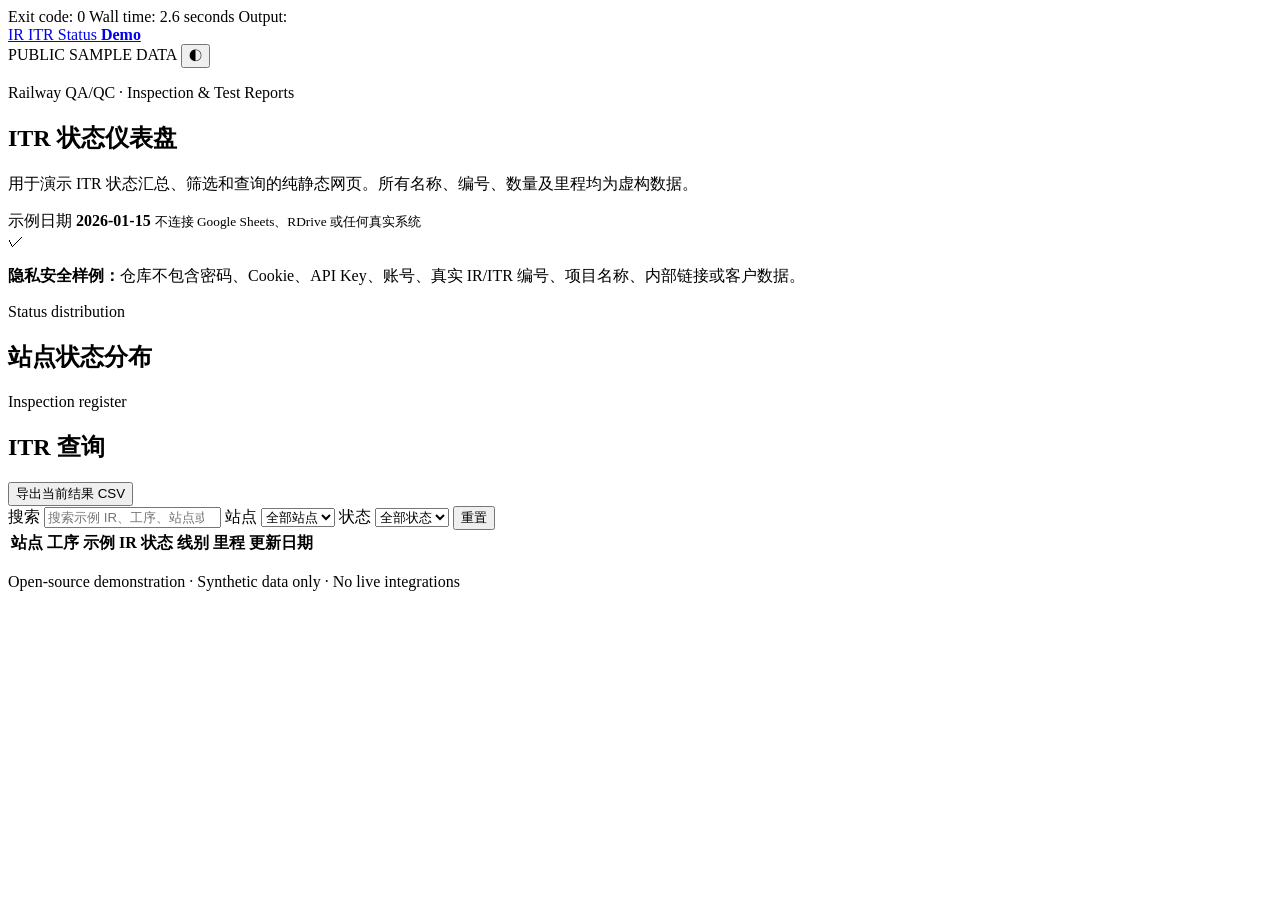
==== index.html @ c650d08d "Add index.html" ====
Exit code: 0
Wall time: 2.6 seconds
Output:
<!doctype html>
<html lang="zh-CN">
<head>
  <meta charset="utf-8">
  <meta name="viewport" content="width=device-width, initial-scale=1">
  <meta name="description" content="A privacy-safe, static demonstration dashboard for railway ITR status reporting.">
  <title>ITR Status Dashboard · Public Demo</title>
  <link rel="stylesheet" href="styles.css">
</head>
<body>
  <header class="topbar">
    <a class="brand" href="#">
      <span class="brand-mark" aria-hidden="true">IR</span>
      <span>ITR Status <strong>Demo</strong></span>
    </a>
    <div class="top-actions">
      <span class="demo-badge">PUBLIC SAMPLE DATA</span>
      <button class="icon-button" id="themeToggle" type="button" aria-label="切换主题">◐</button>
    </div>
  </header>

  <main>
    <section class="hero">
      <div>
        <p class="eyebrow">Railway QA/QC · Inspection & Test Reports</p>
        <h1>ITR 状态仪表盘</h1>
        <p class="hero-copy">用于演示 ITR 状态汇总、筛选和查询的纯静态网页。所有名称、编号、数量及里程均为虚构数据。</p>
      </div>
      <div class="hero-meta">
        <span>示例日期</span>
        <strong>2026-01-15</strong>
        <small>不连接 Google Sheets、RDrive 或任何真实系统</small>
      </div>
    </section>

    <section class="notice" aria-label="隐私说明">
      <span aria-hidden="true">✓</span>
      <p><strong>隐私安全样例：</strong>仓库不包含密码、Cookie、API Key、账号、真实 IR/ITR 编号、项目名称、内部链接或客户数据。</p>
    </section>

    <section class="kpis" id="kpis" aria-label="状态汇总"></section>

    <section class="panel">
      <div class="panel-head">
        <div>
          <p class="section-kicker">Status distribution</p>
          <h2>站点状态分布</h2>
        </div>
        <span class="muted" id="visibleCount"></span>
      </div>
      <div class="site-grid" id="siteGrid"></div>
    </section>

    <section class="panel">
      <div class="panel-head filters-head">
        <div>
          <p class="section-kicker">Inspection register</p>
          <h2>ITR 查询</h2>
        </div>
        <button class="export-button" id="exportCsv" type="button">导出当前结果 CSV</button>
      </div>

      <div class="filters">
        <label class="search">
          <span class="sr-only">搜索</span>
          <input id="searchInput" type="search" placeholder="搜索示例 IR、工序、站点或里程…">
        </label>
        <label>
          <span class="sr-only">站点</span>
          <select id="siteFilter">
            <option value="">全部站点</option>
          </select>
        </label>
        <label>
          <span class="sr-only">状态</span>
          <select id="statusFilter">
            <option value="">全部状态</option>
          </select>
        </label>
        <button class="reset-button" id="resetFilters" type="button">重置</button>
      </div>

      <div class="table-wrap">
        <table>
          <thead>
            <tr>
              <th>站点</th>
              <th>工序</th>
              <th>示例 IR</th>
              <th>状态</th>
              <th>线别</th>
              <th>里程</th>
              <th>更新日期</th>
            </tr>
          </thead>
          <tbody id="itrRows"></tbody>
        </table>
        <div class="empty" id="emptyState" hidden>没有符合筛选条件的记录。</div>
      </div>
    </section>
  </main>

  <footer>
    <p>Open-source demonstration · Synthetic data only · No live integrations</p>
  </footer>

  <script src="app.js"></script>
</body>
</html>
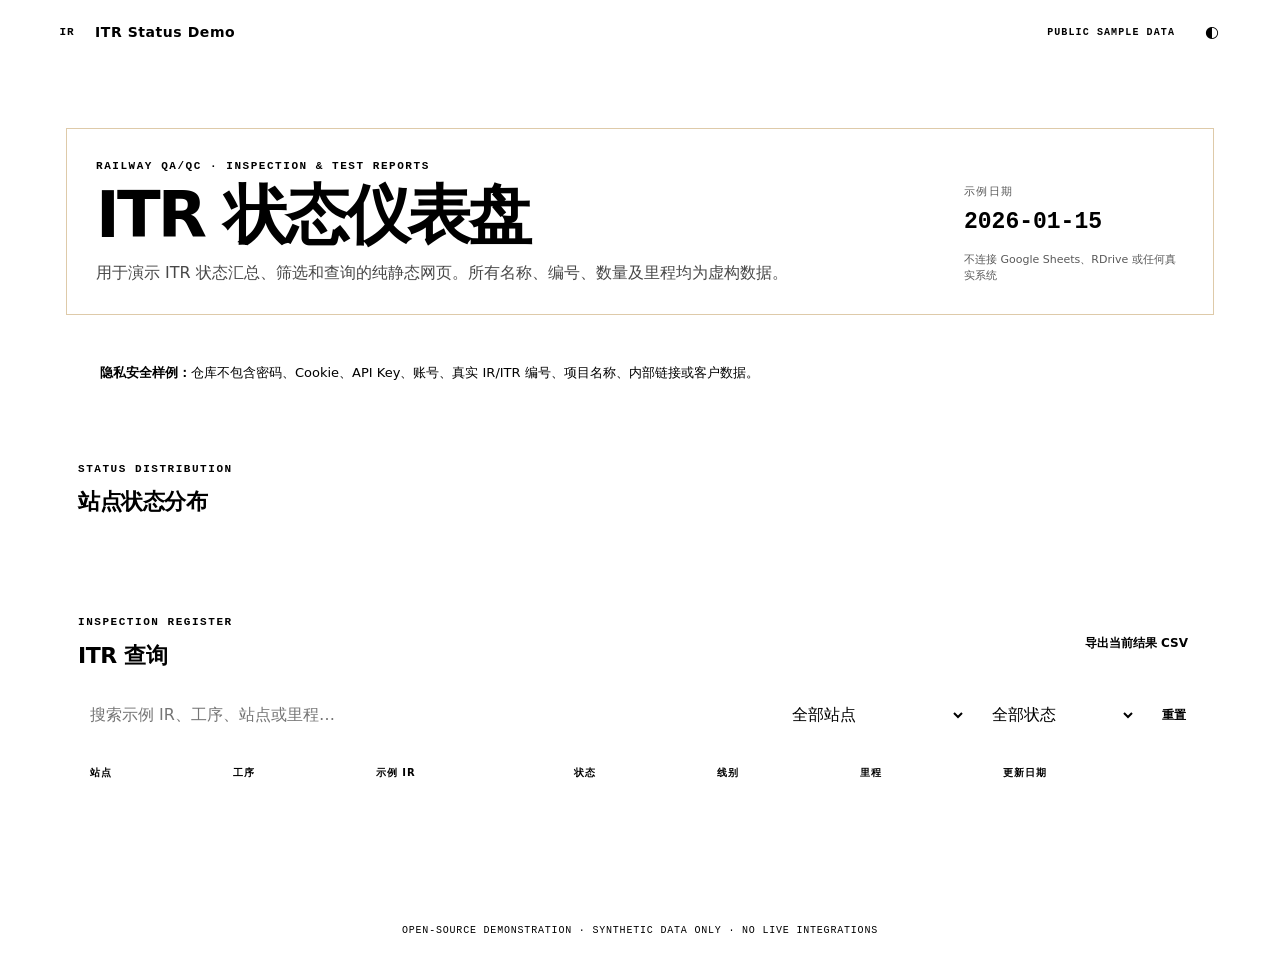
==== commit 5c339f3a: "Fix index.html content" ====
--- a/index.html
+++ b/index.html
@@ -1,6 +1,3 @@
-Exit code: 0
-Wall time: 2.6 seconds
-Output:
 <!doctype html>
 <html lang="zh-CN">
 <head>
--- a/styles.css
+++ b/styles.css
@@ -0,0 +1,288 @@
+Exit code: 0
+Wall time: 2.7 seconds
+Output:
+:root {
+  color-scheme: light;
+  --bg: #f3f0e8;
+  --surface: #fffdf8;
+  --surface-2: #ece7dc;
+  --ink: #172536;
+  --muted: #6d7781;
+  --line: #d8d1c4;
+  --navy: #13263a;
+  --gold: #b58a42;
+  --green: #278466;
+  --blue: #3e76a8;
+  --amber: #c48826;
+  --violet: #7861a8;
+  --red: #b85952;
+  --gray: #76808a;
+  --shadow: 0 18px 50px rgb(28 39 49 / 8%);
+}
+
+body.dark {
+  color-scheme: dark;
+  --bg: #0e151d;
+  --surface: #15212d;
+  --surface-2: #1c2b39;
+  --ink: #edf0ec;
+  --muted: #98a5b2;
+  --line: #2a3b4c;
+  --navy: #d7e1ea;
+  --gold: #d0ab6c;
+  --shadow: 0 18px 50px rgb(0 0 0 / 22%);
+}
+
+* { box-sizing: border-box; }
+
+html { scroll-behavior: smooth; }
+
+body {
+  margin: 0;
+  background:
+    radial-gradient(circle at 90% -10%, rgb(181 138 66 / 16%), transparent 30rem),
+    var(--bg);
+  color: var(--ink);
+  font-family: Inter, "Segoe UI", "Noto Sans SC", system-ui, sans-serif;
+  line-height: 1.5;
+}
+
+button, input, select { font: inherit; }
+button { cursor: pointer; }
+
+.topbar {
+  position: sticky;
+  z-index: 10;
+  top: 0;
+  display: flex;
+  align-items: center;
+  justify-content: space-between;
+  min-height: 64px;
+  padding: 0 max(24px, calc((100vw - 1180px) / 2));
+  border-bottom: 1px solid var(--line);
+  background: color-mix(in srgb, var(--bg) 88%, transparent);
+  backdrop-filter: blur(16px);
+}
+
+.brand {
+  display: flex;
+  align-items: center;
+  gap: 11px;
+  color: var(--ink);
+  font-size: 14px;
+  font-weight: 700;
+  letter-spacing: .04em;
+  text-decoration: none;
+}
+
+.brand strong { color: var(--gold); }
+
+.brand-mark {
+  display: grid;
+  width: 34px;
+  height: 34px;
+  place-items: center;
+  background: var(--navy);
+  color: var(--surface);
+  font-family: ui-monospace, monospace;
+  font-size: 11px;
+  letter-spacing: .08em;
+}
+
+.top-actions { display: flex; align-items: center; gap: 10px; }
+
+.demo-badge {
+  padding: 5px 9px;
+  border: 1px solid color-mix(in srgb, var(--green) 50%, var(--line));
+  background: color-mix(in srgb, var(--green) 10%, var(--surface));
+  color: var(--green);
+  font-family: ui-monospace, monospace;
+  font-size: 10px;
+  font-weight: 800;
+  letter-spacing: .11em;
+}
+
+.icon-button {
+  width: 36px;
+  height: 36px;
+  border: 1px solid var(--line);
+  background: var(--surface);
+  color: var(--ink);
+}
+
+main {
+  width: min(1180px, calc(100% - 36px));
+  margin: 0 auto;
+  padding: 48px 0 80px;
+}
+
+.hero {
+  position: relative;
+  display: grid;
+  grid-template-columns: 1fr auto;
+  gap: 36px;
+  overflow: hidden;
+  padding: 46px;
+  background: var(--navy);
+  color: var(--surface);
+  box-shadow: var(--shadow);
+}
+
+body.dark .hero { color: #142433; background: #dce5ec; }
+
+.hero::after {
+  position: absolute;
+  inset: 16px;
+  border: 1px solid rgb(181 138 66 / 45%);
+  content: "";
+  pointer-events: none;
+}
+
+.eyebrow, .section-kicker {
+  margin: 0 0 8px;
+  color: var(--gold);
+  font-family: ui-monospace, monospace;
+  font-size: 11px;
+  font-weight: 800;
+  letter-spacing: .14em;
+  text-transform: uppercase;
+}
+
+h1, h2, p { margin-top: 0; }
+h1 { margin-bottom: 14px; font-size: clamp(34px, 6vw, 64px); line-height: 1; letter-spacing: -.045em; }
+h2 { margin-bottom: 0; font-size: 22px; letter-spacing: -.02em; }
+.hero-copy { max-width: 700px; margin-bottom: 0; color: color-mix(in srgb, currentColor 72%, transparent); }
+
+.hero-meta {
+  align-self: end;
+  min-width: 210px;
+  padding-left: 26px;
+  border-left: 1px solid rgb(255 255 255 / 20%);
+}
+
+.hero-meta span, .hero-meta small { display: block; opacity: .65; }
+.hero-meta span { font-size: 11px; letter-spacing: .12em; text-transform: uppercase; }
+.hero-meta strong { display: block; margin: 5px 0 12px; color: var(--gold); font-family: ui-monospace, monospace; font-size: 23px; }
+.hero-meta small { max-width: 220px; font-size: 11px; }
+
+.notice {
+  display: flex;
+  align-items: center;
+  gap: 12px;
+  margin: 18px 0;
+  padding: 13px 16px;
+  border: 1px solid color-mix(in srgb, var(--green) 35%, var(--line));
+  background: color-mix(in srgb, var(--green) 7%, var(--surface));
+  color: var(--muted);
+  font-size: 13px;
+}
+
+.notice span { display: grid; flex: 0 0 22px; height: 22px; place-items: center; border-radius: 50%; background: var(--green); color: white; font-weight: 900; }
+.notice p { margin: 0; }
+
+.kpis {
+  display: grid;
+  grid-template-columns: repeat(6, 1fr);
+  gap: 12px;
+  margin-bottom: 18px;
+}
+
+.kpi {
+  padding: 18px;
+  border: 1px solid var(--line);
+  background: var(--surface);
+  box-shadow: var(--shadow);
+}
+
+.kpi-label { color: var(--muted); font-size: 11px; font-weight: 700; letter-spacing: .08em; text-transform: uppercase; }
+.kpi-value { display: block; margin-top: 5px; font-family: ui-monospace, monospace; font-size: 28px; font-weight: 800; line-height: 1; }
+.kpi-line { width: 28px; height: 3px; margin-top: 14px; background: var(--accent); }
+
+.panel {
+  margin-top: 18px;
+  padding: 28px;
+  border: 1px solid var(--line);
+  background: var(--surface);
+  box-shadow: var(--shadow);
+}
+
+.panel-head { display: flex; align-items: end; justify-content: space-between; gap: 16px; margin-bottom: 22px; }
+.muted { color: var(--muted); font-size: 12px; }
+
+.site-grid { display: grid; grid-template-columns: repeat(3, 1fr); gap: 14px; }
+.site-card { padding: 18px; border: 1px solid var(--line); background: color-mix(in srgb, var(--surface) 80%, var(--surface-2)); }
+.site-card-head { display: flex; justify-content: space-between; gap: 12px; margin-bottom: 16px; }
+.site-name { font-weight: 800; }
+.site-total { color: var(--muted); font-family: ui-monospace, monospace; font-size: 12px; }
+.status-bar { display: flex; overflow: hidden; height: 7px; margin-bottom: 14px; background: var(--surface-2); }
+.status-bar span { min-width: 2px; }
+.site-legend { display: grid; grid-template-columns: repeat(2, 1fr); gap: 7px 12px; }
+.legend-item { display: flex; align-items: center; justify-content: space-between; color: var(--muted); font-size: 11px; }
+.legend-label { display: flex; align-items: center; gap: 6px; }
+.dot { width: 7px; height: 7px; border-radius: 50%; background: var(--accent); }
+.legend-item strong { color: var(--ink); font-family: ui-monospace, monospace; }
+
+.filters-head { align-items: center; }
+.export-button, .reset-button {
+  border: 1px solid var(--line);
+  background: var(--surface);
+  color: var(--ink);
+  font-size: 12px;
+  font-weight: 700;
+}
+.export-button { padding: 10px 14px; }
+.reset-button { padding: 0 16px; }
+.export-button:hover, .reset-button:hover, .icon-button:hover { border-color: var(--gold); color: var(--gold); }
+
+.filters { display: grid; grid-template-columns: minmax(260px, 1fr) 190px 160px auto; gap: 10px; margin-bottom: 18px; }
+.filters input, .filters select {
+  width: 100%;
+  height: 42px;
+  padding: 0 12px;
+  border: 1px solid var(--line);
+  border-radius: 0;
+  outline: none;
+  background: var(--bg);
+  color: var(--ink);
+}
+.filters input:focus, .filters select:focus { border-color: var(--gold); box-shadow: 0 0 0 2px rgb(181 138 66 / 12%); }
+
+.table-wrap { overflow-x: auto; }
+table { width: 100%; border-collapse: collapse; white-space: nowrap; font-size: 12px; }
+th { padding: 11px 12px; border-bottom: 2px solid var(--line); color: var(--muted); font-size: 10px; letter-spacing: .1em; text-align: left; text-transform: uppercase; }
+td { padding: 13px 12px; border-bottom: 1px solid var(--line); }
+tbody tr:hover { background: color-mix(in srgb, var(--gold) 5%, transparent); }
+.ir-code { font-family: ui-monospace, monospace; font-weight: 700; }
+.pill { display: inline-block; min-width: 68px; padding: 3px 8px; border: 1px solid color-mix(in srgb, var(--accent) 55%, transparent); background: color-mix(in srgb, var(--accent) 10%, transparent); color: var(--accent); font-family: ui-monospace, monospace; font-size: 10px; font-weight: 800; text-align: center; }
+.empty { padding: 40px; color: var(--muted); text-align: center; }
+
+footer { padding: 24px; border-top: 1px solid var(--line); color: var(--muted); font-family: ui-monospace, monospace; font-size: 10px; letter-spacing: .08em; text-align: center; text-transform: uppercase; }
+footer p { margin: 0; }
+.sr-only { position: absolute; overflow: hidden; width: 1px; height: 1px; clip: rect(0, 0, 0, 0); white-space: nowrap; }
+
+@media (max-width: 900px) {
+  .kpis { grid-template-columns: repeat(3, 1fr); }
+  .site-grid { grid-template-columns: repeat(2, 1fr); }
+  .filters { grid-template-columns: 1fr 1fr; }
+  .search { grid-column: 1 / -1; }
+  .reset-button { min-height: 42px; }
+}
+
+@media (max-width: 620px) {
+  .demo-badge { display: none; }
+  main { width: min(100% - 24px, 1180px); padding-top: 24px; }
+  .hero { grid-template-columns: 1fr; padding: 34px 28px; }
+  .hero-meta { padding: 18px 0 0; border-top: 1px solid rgb(255 255 255 / 20%); border-left: 0; }
+  .kpis, .site-grid { grid-template-columns: repeat(2, 1fr); }
+  .panel { padding: 20px 16px; }
+  .filters-head { align-items: start; flex-direction: column; }
+  .filters { grid-template-columns: 1fr; }
+  .search { grid-column: auto; }
+}
+
+@media (prefers-reduced-motion: no-preference) {
+  .hero, .panel, .kpi { animation: rise .5s ease both; }
+  .panel:nth-of-type(2) { animation-delay: .08s; }
+  @keyframes rise { from { opacity: 0; transform: translateY(8px); } }
+}
+
